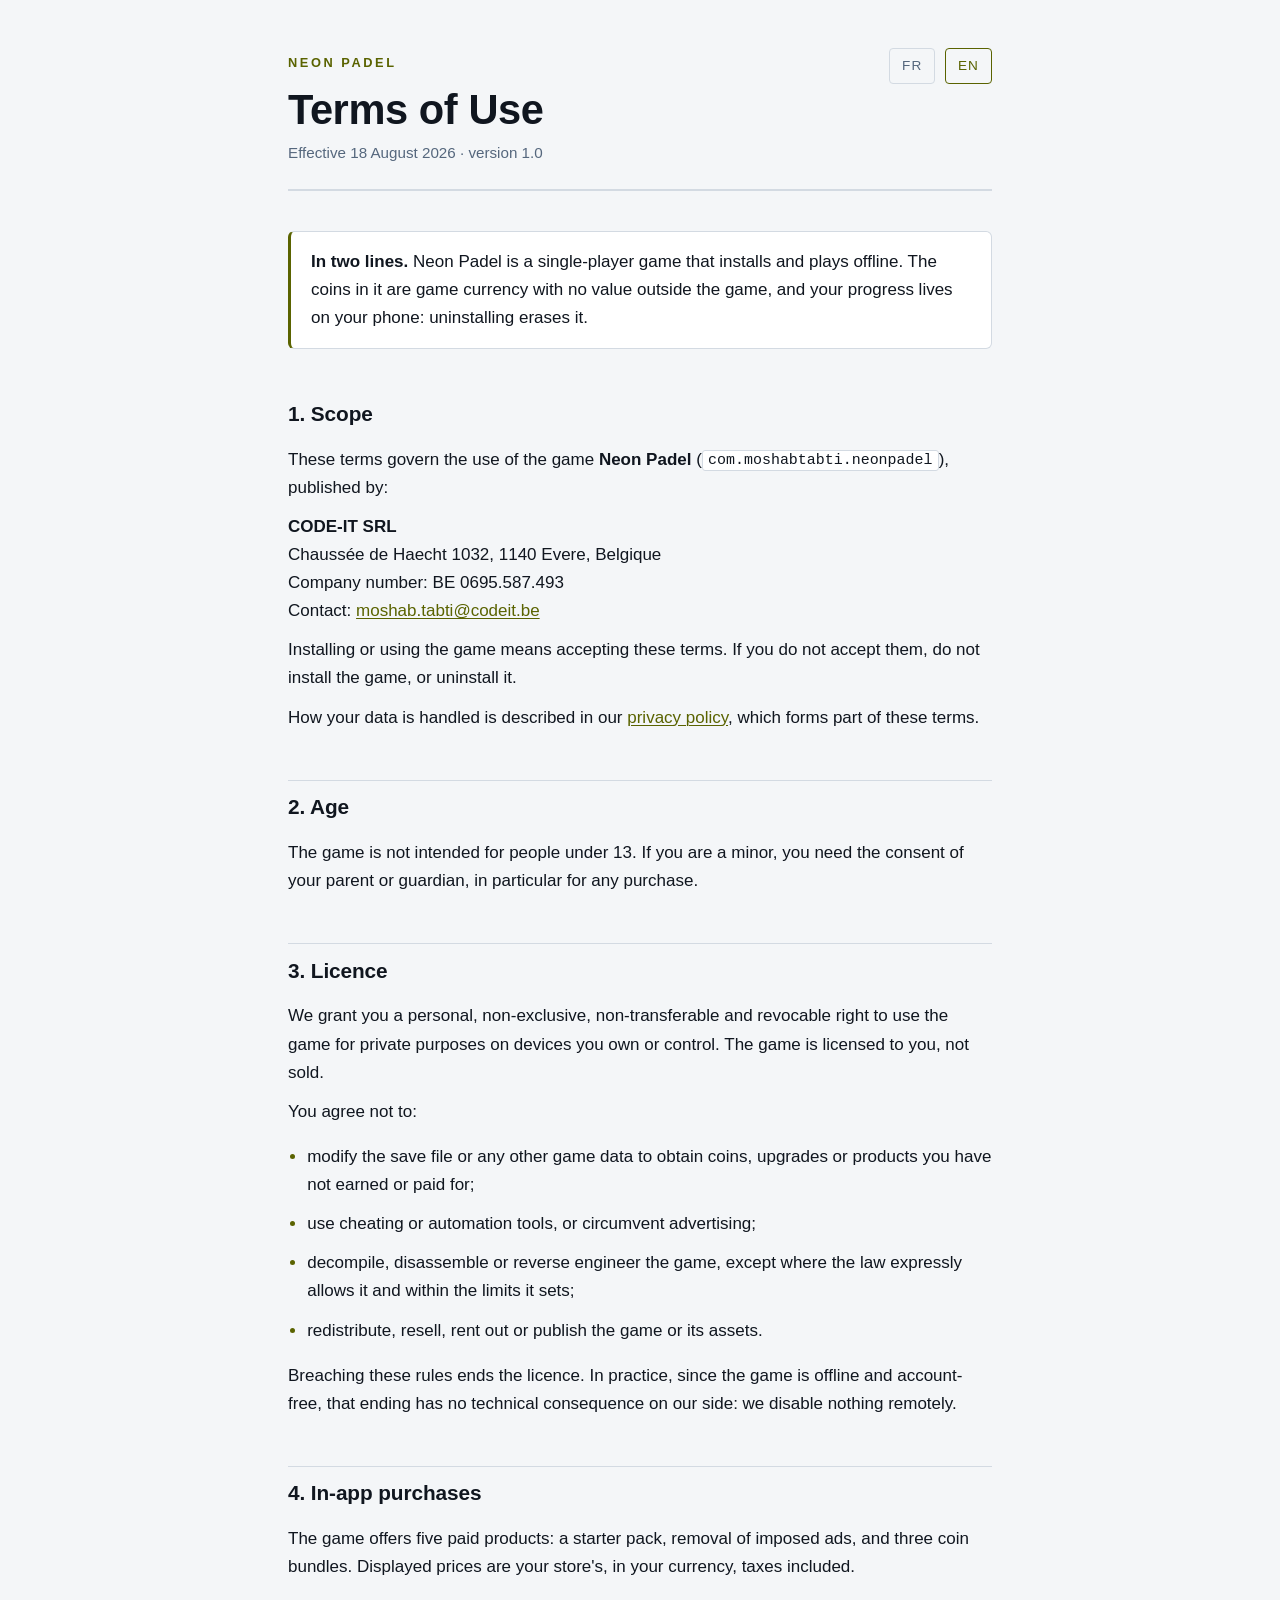
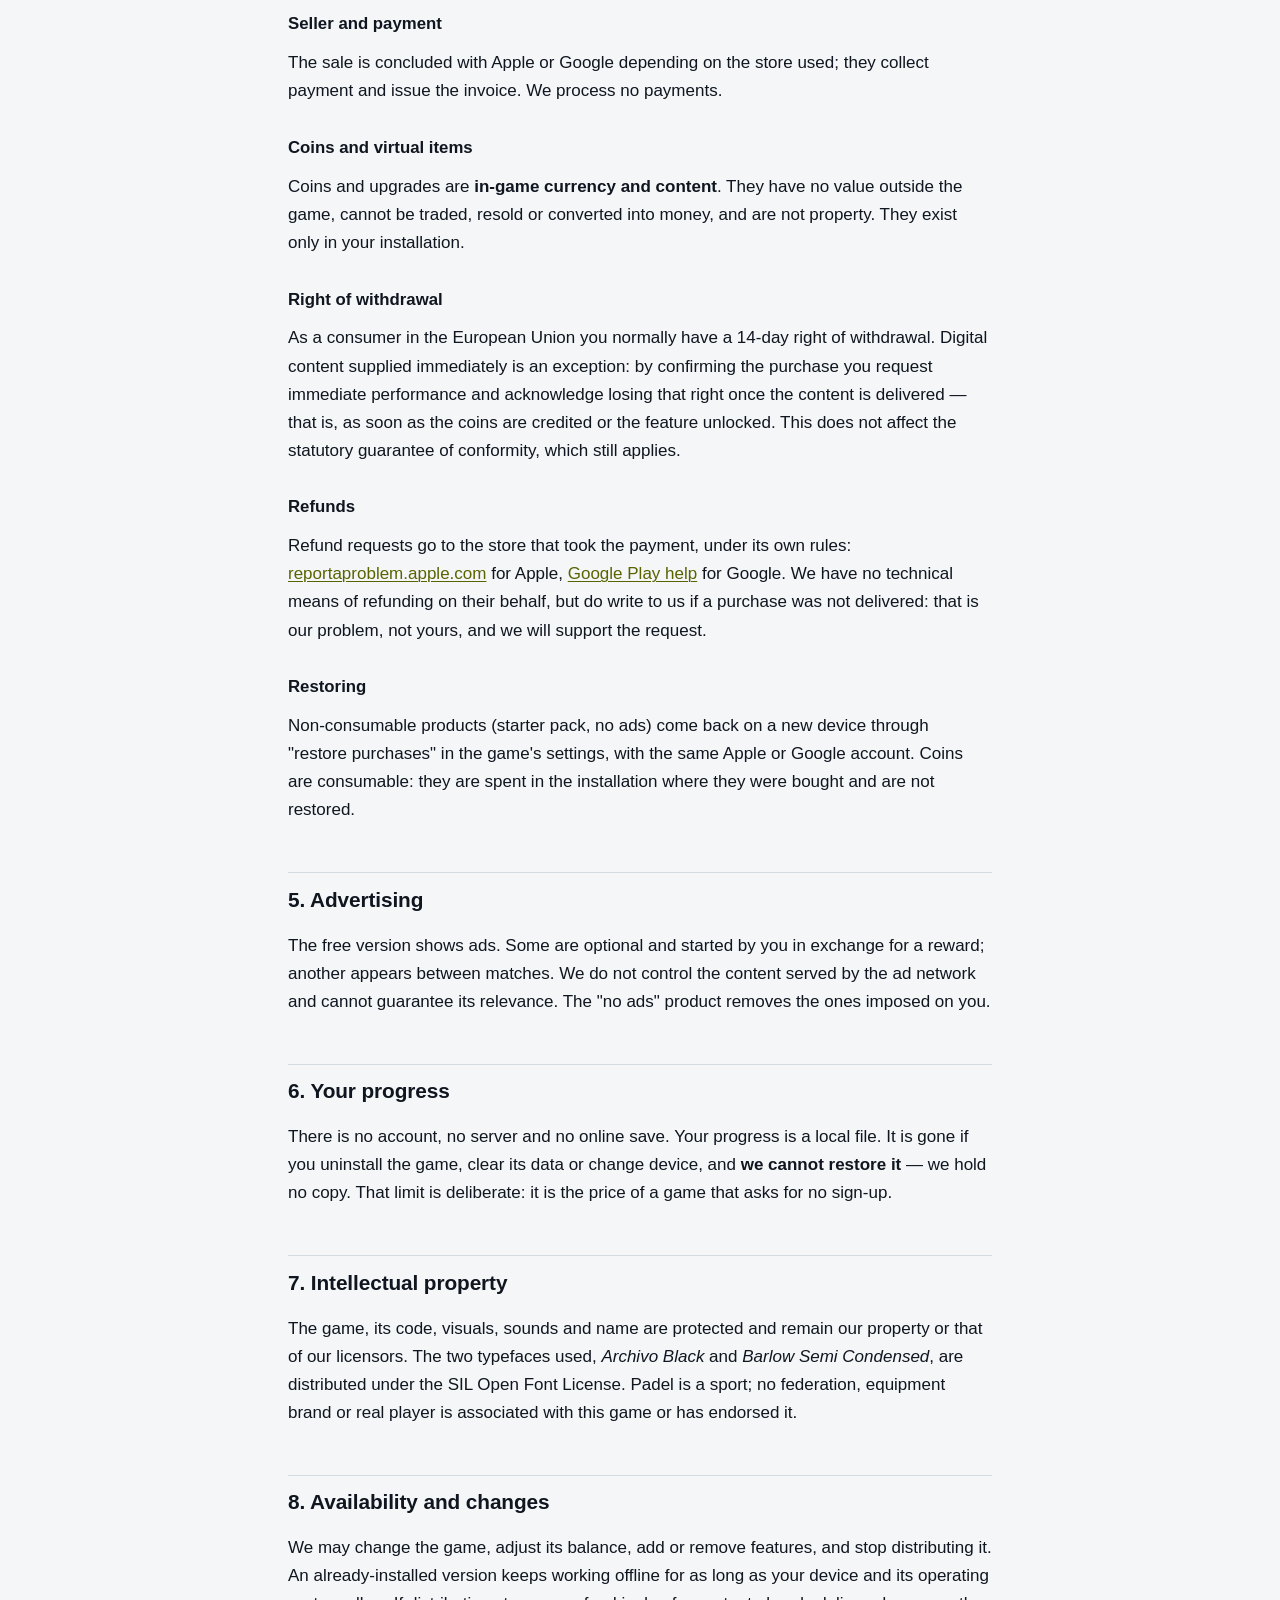
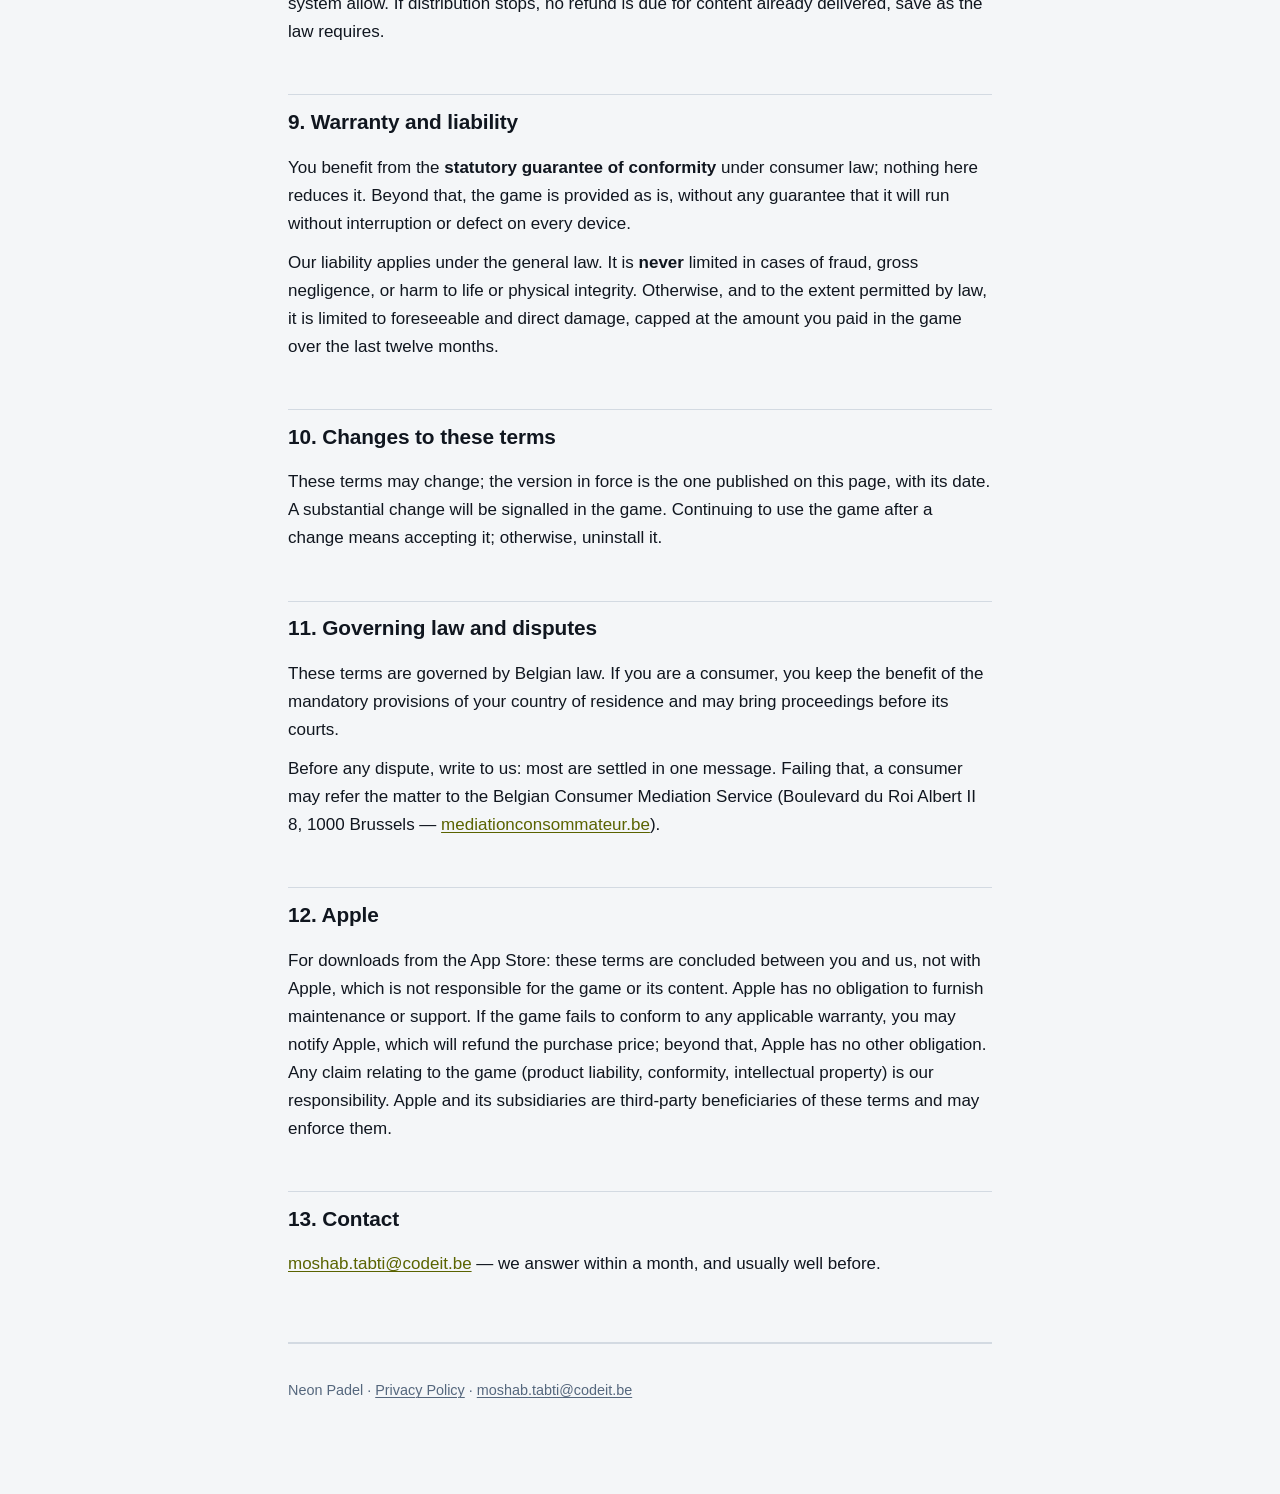
==== conditions.html @ ae5dc60d "Pages legales de Neon Padel — confidentialite, conditions, assistance" ====
<!DOCTYPE html>
<html lang="fr">
<head>
<meta charset="utf-8">
<meta name="viewport" content="width=device-width, initial-scale=1">
<title>Neon Padel — Conditions d'utilisation / Terms of Use</title>
<meta name="description" content="Les règles d'utilisation de Neon Padel : licence, achats intégrés, remboursements, responsabilité.">
<link rel="icon" href="icone.png">
<link rel="stylesheet" href="style.css">
</head>
<body>
<div class="page">

<div class="langues">
    <button type="button" data-pour="fr" aria-pressed="true">FR</button>
    <button type="button" data-pour="en" aria-pressed="false">EN</button>
</div>

<header>
    <a class="marque" href="./">Neon Padel</a>
    <div data-langue="fr">
        <h1>Conditions d'utilisation</h1>
        <p class="date">En vigueur au 18 août 2026 · version 1.0</p>
    </div>
    <div data-langue="en" hidden>
        <h1>Terms of Use</h1>
        <p class="date">Effective 18 August 2026 · version 1.0</p>
    </div>
</header>

<!-- ================================ FRANÇAIS ================================ -->
<main data-langue="fr">

<div class="encadre">
    <p><strong>En deux lignes.</strong> Neon Padel est un jeu solo qui s'installe et se joue hors
    ligne. Les pièces qu'il contient sont de la monnaie de jeu, sans valeur en dehors du jeu, et
    votre progression vit sur votre téléphone : la désinstallation l'efface.</p>
</div>

<h2>1. Objet</h2>

<p>Les présentes conditions régissent l'utilisation du jeu <strong>Neon Padel</strong>
(<code>com.moshabtabti.neonpadel</code>), édité par :</p>

<p><strong>CODE-IT SRL</strong><br>
Chaussée de Haecht 1032, 1140 Evere, Belgique<br>
Numéro d'entreprise : BE 0695.587.493<br>
Contact : <a href="mailto:moshab.tabti@codeit.be">moshab.tabti@codeit.be</a></p>

<p>Installer ou utiliser le jeu vaut acceptation de ces conditions. Si vous ne les acceptez pas,
n'installez pas le jeu ou désinstallez-le.</p>

<p>Le traitement de vos données est décrit dans notre
<a href="confidentialite.html">politique de confidentialité</a>, qui fait partie intégrante de ces
conditions.</p>

<h2>2. Âge</h2>

<p>Le jeu n'est pas destiné aux personnes de moins de 13 ans. Si vous êtes mineur, vous devez avoir
l'accord de la personne titulaire de l'autorité parentale, en particulier pour tout achat.</p>

<h2>3. Licence</h2>

<p>Nous vous accordons un droit d'utilisation personnel, non exclusif, non transférable et
révocable, limité à un usage privé sur les appareils que vous possédez ou contrôlez. Le jeu vous
est concédé, non vendu.</p>

<p>Vous vous engagez à ne pas :</p>

<ul>
    <li>modifier le fichier de sauvegarde ou toute autre donnée du jeu pour obtenir des pièces, des
    améliorations ou des produits que vous n'avez pas gagnés ou payés ;</li>
    <li>utiliser un outil de triche, d'automatisation ou de détournement des publicités ;</li>
    <li>décompiler, désassembler ou faire de l'ingénierie inverse, hors des cas où la loi
    l'autorise expressément et dans les limites qu'elle fixe ;</li>
    <li>redistribuer, revendre, louer ou publier le jeu ou ses éléments.</li>
</ul>

<p>Le non-respect de ces règles met fin à la licence. En pratique, le jeu étant hors ligne et sans
compte, cette fin de licence n'emporte aucune conséquence technique de notre part : nous ne
désactivons rien à distance.</p>

<h2>4. Achats intégrés</h2>

<p>Le jeu propose cinq produits payants : un pack de démarrage, la suppression des publicités
imposées, et trois lots de pièces. Les prix affichés sont ceux de votre boutique, dans votre
monnaie, taxes comprises.</p>

<h3>Vendeur et paiement</h3>

<p>La vente est conclue avec Apple ou Google selon la boutique utilisée ; ce sont eux qui
encaissent et qui émettent la facture. Nous ne traitons aucun paiement.</p>

<h3>Pièces et objets virtuels</h3>

<p>Les pièces et les améliorations sont une <strong>monnaie et des contenus de jeu</strong>. Ils
n'ont aucune valeur en dehors du jeu, ne peuvent être ni échangés, ni revendus, ni convertis en
argent, et ne constituent pas une propriété. Ils n'existent que dans votre installation.</p>

<h3>Droit de rétractation</h3>

<p>En tant que consommateur dans l'Union européenne, vous disposez en principe d'un délai de
rétractation de 14 jours. Un contenu numérique fourni immédiatement fait exception : en confirmant
l'achat, vous demandez l'exécution immédiate et reconnaissez perdre ce droit une fois le contenu
délivré — c'est-à-dire dès que les pièces sont créditées ou la fonctionnalité débloquée. Cela ne
touche pas la garantie légale de conformité, qui reste due.</p>

<h3>Remboursements</h3>

<p>Les demandes de remboursement se font auprès de la boutique qui a encaissé le paiement, selon
ses règles : <a href="https://reportaproblem.apple.com">reportaproblem.apple.com</a> pour Apple,
<a href="https://support.google.com/googleplay/answer/2479637">l'aide Google Play</a> pour Google.
Nous n'avons pas la capacité technique de rembourser à leur place, mais écrivez-nous si un achat
n'a pas été livré : c'est notre problème, pas le vôtre, et nous appuierons la demande.</p>

<h3>Restauration</h3>

<p>Les produits non consommables (pack de démarrage, sans publicité) se retrouvent sur un nouvel
appareil via « restaurer mes achats », dans les réglages du jeu, avec le même compte Apple ou
Google. Les pièces, elles, sont consommables : elles sont dépensées dans la partie où elles ont été
achetées et ne se restaurent pas.</p>

<h2>5. Publicité</h2>

<p>La version gratuite affiche des publicités. Certaines sont facultatives et lancées par vous en
échange d'une récompense ; une autre s'intercale entre les parties. Nous ne contrôlons pas le
contenu des annonces diffusées par la régie et ne pouvons pas en garantir la pertinence. Le produit
« sans publicité » supprime celles qui s'imposent à vous.</p>

<h2>6. Votre progression</h2>

<p>Il n'y a ni compte, ni serveur, ni sauvegarde en ligne. Votre progression est un fichier local.
Elle disparaît si vous désinstallez le jeu, effacez ses données ou changez d'appareil, et
<strong>nous ne pouvons pas la restaurer</strong> — nous n'en avons aucune copie. Cette limite est
assumée : elle est le prix d'un jeu qui ne demande aucune inscription.</p>

<h2>7. Propriété intellectuelle</h2>

<p>Le jeu, son code, ses visuels, ses sons et son nom sont protégés et restent notre propriété ou
celle de nos concédants. Les deux polices utilisées, <em>Archivo Black</em> et <em>Barlow Semi
Condensed</em>, sont distribuées sous SIL Open Font License. Le padel est un sport ; aucune
fédération, marque d'équipement ou joueur réel n'est associé à ce jeu ni ne l'a approuvé.</p>

<h2>8. Disponibilité et évolutions</h2>

<p>Nous pouvons faire évoluer le jeu, modifier son équilibrage, ajouter ou retirer des
fonctionnalités, et cesser sa distribution. Une version déjà installée continue de fonctionner hors
ligne aussi longtemps que votre appareil et son système le permettent. En cas d'arrêt de la
distribution, aucun remboursement n'est dû pour les contenus déjà délivrés, sauf ce que la loi
impose.</p>

<h2>9. Garantie et responsabilité</h2>

<p>Vous bénéficiez de la <strong>garantie légale de conformité</strong> prévue par le droit de la
consommation : rien dans ces conditions ne la réduit. En dehors d'elle, le jeu est fourni tel quel,
sans garantie qu'il fonctionne sans interruption ni défaut sur tout appareil.</p>

<p>Notre responsabilité est engagée dans les conditions du droit commun. Elle n'est
<strong>jamais</strong> limitée en cas de dol, de faute lourde, d'atteinte à la vie ou à
l'intégrité physique. Pour le reste, et dans la mesure permise par la loi, elle est limitée aux
dommages prévisibles et directs, plafonnés au montant que vous avez payé dans le jeu au cours des
douze derniers mois.</p>

<h2>10. Modification des conditions</h2>

<p>Ces conditions peuvent être modifiées ; la version en vigueur est celle publiée sur cette page,
avec sa date. Une modification substantielle sera signalée dans le jeu. Continuer à utiliser le jeu
après une modification vaut acceptation ; sinon, désinstallez-le.</p>

<h2>11. Droit applicable et litiges</h2>

<p>Ces conditions sont soumises au droit belge. Si vous êtes consommateur, vous conservez le
bénéfice des dispositions impératives du droit de votre pays de résidence, et vous pouvez saisir
les juridictions de ce pays.</p>

<p>Avant tout litige, écrivez-nous : la plupart se règlent en un message. À défaut, un consommateur
peut saisir le Service de médiation pour le consommateur (Boulevard du Roi Albert II 8, 1000
Bruxelles — <a href="https://mediationconsommateur.be">mediationconsommateur.be</a>).</p>

<h2>12. Apple</h2>

<p>Pour les téléchargements depuis l'App Store : ces conditions sont conclues entre vous et nous,
non avec Apple, qui n'est pas responsable du jeu ni de son contenu. Apple n'a aucune obligation
d'assistance ou de maintenance. En cas de non-conformité du jeu à une garantie applicable, vous
pouvez le notifier à Apple, qui vous remboursera le prix d'achat ; au-delà, Apple n'assume aucune
obligation. Toute réclamation relative au jeu (responsabilité du fait des produits, conformité,
propriété intellectuelle) relève de nous. Apple et ses filiales sont tiers bénéficiaires de ces
conditions et peuvent s'en prévaloir.</p>

<h2>13. Contact</h2>

<p><a href="mailto:moshab.tabti@codeit.be">moshab.tabti@codeit.be</a> — nous répondons aux demandes
sous un mois, et généralement bien avant.</p>

</main>

<!-- ================================= ENGLISH ================================ -->
<main data-langue="en" hidden>

<div class="encadre">
    <p><strong>In two lines.</strong> Neon Padel is a single-player game that installs and plays
    offline. The coins in it are game currency with no value outside the game, and your progress
    lives on your phone: uninstalling erases it.</p>
</div>

<h2>1. Scope</h2>

<p>These terms govern the use of the game <strong>Neon Padel</strong>
(<code>com.moshabtabti.neonpadel</code>), published by:</p>

<p><strong>CODE-IT SRL</strong><br>
Chaussée de Haecht 1032, 1140 Evere, Belgique<br>
Company number: BE 0695.587.493<br>
Contact: <a href="mailto:moshab.tabti@codeit.be">moshab.tabti@codeit.be</a></p>

<p>Installing or using the game means accepting these terms. If you do not accept them, do not
install the game, or uninstall it.</p>

<p>How your data is handled is described in our
<a href="confidentialite.html">privacy policy</a>, which forms part of these terms.</p>

<h2>2. Age</h2>

<p>The game is not intended for people under 13. If you are a minor, you need the consent of your
parent or guardian, in particular for any purchase.</p>

<h2>3. Licence</h2>

<p>We grant you a personal, non-exclusive, non-transferable and revocable right to use the game for
private purposes on devices you own or control. The game is licensed to you, not sold.</p>

<p>You agree not to:</p>

<ul>
    <li>modify the save file or any other game data to obtain coins, upgrades or products you have
    not earned or paid for;</li>
    <li>use cheating or automation tools, or circumvent advertising;</li>
    <li>decompile, disassemble or reverse engineer the game, except where the law expressly allows
    it and within the limits it sets;</li>
    <li>redistribute, resell, rent out or publish the game or its assets.</li>
</ul>

<p>Breaching these rules ends the licence. In practice, since the game is offline and account-free,
that ending has no technical consequence on our side: we disable nothing remotely.</p>

<h2>4. In-app purchases</h2>

<p>The game offers five paid products: a starter pack, removal of imposed ads, and three coin
bundles. Displayed prices are your store's, in your currency, taxes included.</p>

<h3>Seller and payment</h3>

<p>The sale is concluded with Apple or Google depending on the store used; they collect payment and
issue the invoice. We process no payments.</p>

<h3>Coins and virtual items</h3>

<p>Coins and upgrades are <strong>in-game currency and content</strong>. They have no value outside
the game, cannot be traded, resold or converted into money, and are not property. They exist only
in your installation.</p>

<h3>Right of withdrawal</h3>

<p>As a consumer in the European Union you normally have a 14-day right of withdrawal. Digital
content supplied immediately is an exception: by confirming the purchase you request immediate
performance and acknowledge losing that right once the content is delivered — that is, as soon as
the coins are credited or the feature unlocked. This does not affect the statutory guarantee of
conformity, which still applies.</p>

<h3>Refunds</h3>

<p>Refund requests go to the store that took the payment, under its own rules:
<a href="https://reportaproblem.apple.com">reportaproblem.apple.com</a> for Apple,
<a href="https://support.google.com/googleplay/answer/2479637">Google Play help</a> for Google. We
have no technical means of refunding on their behalf, but do write to us if a purchase was not
delivered: that is our problem, not yours, and we will support the request.</p>

<h3>Restoring</h3>

<p>Non-consumable products (starter pack, no ads) come back on a new device through "restore
purchases" in the game's settings, with the same Apple or Google account. Coins are consumable:
they are spent in the installation where they were bought and are not restored.</p>

<h2>5. Advertising</h2>

<p>The free version shows ads. Some are optional and started by you in exchange for a reward;
another appears between matches. We do not control the content served by the ad network and cannot
guarantee its relevance. The "no ads" product removes the ones imposed on you.</p>

<h2>6. Your progress</h2>

<p>There is no account, no server and no online save. Your progress is a local file. It is gone if
you uninstall the game, clear its data or change device, and <strong>we cannot restore it</strong> —
we hold no copy. That limit is deliberate: it is the price of a game that asks for no sign-up.</p>

<h2>7. Intellectual property</h2>

<p>The game, its code, visuals, sounds and name are protected and remain our property or that of our
licensors. The two typefaces used, <em>Archivo Black</em> and <em>Barlow Semi Condensed</em>, are
distributed under the SIL Open Font License. Padel is a sport; no federation, equipment brand or
real player is associated with this game or has endorsed it.</p>

<h2>8. Availability and changes</h2>

<p>We may change the game, adjust its balance, add or remove features, and stop distributing it. An
already-installed version keeps working offline for as long as your device and its operating system
allow. If distribution stops, no refund is due for content already delivered, save as the law
requires.</p>

<h2>9. Warranty and liability</h2>

<p>You benefit from the <strong>statutory guarantee of conformity</strong> under consumer law;
nothing here reduces it. Beyond that, the game is provided as is, without any guarantee that it will
run without interruption or defect on every device.</p>

<p>Our liability applies under the general law. It is <strong>never</strong> limited in cases of
fraud, gross negligence, or harm to life or physical integrity. Otherwise, and to the extent
permitted by law, it is limited to foreseeable and direct damage, capped at the amount you paid in
the game over the last twelve months.</p>

<h2>10. Changes to these terms</h2>

<p>These terms may change; the version in force is the one published on this page, with its date. A
substantial change will be signalled in the game. Continuing to use the game after a change means
accepting it; otherwise, uninstall it.</p>

<h2>11. Governing law and disputes</h2>

<p>These terms are governed by Belgian law. If you are a consumer, you keep the benefit of the
mandatory provisions of your country of residence and may bring proceedings before its courts.</p>

<p>Before any dispute, write to us: most are settled in one message. Failing that, a consumer may
refer the matter to the Belgian Consumer Mediation Service (Boulevard du Roi Albert II 8, 1000
Brussels — <a href="https://mediationconsommateur.be">mediationconsommateur.be</a>).</p>

<h2>12. Apple</h2>

<p>For downloads from the App Store: these terms are concluded between you and us, not with Apple,
which is not responsible for the game or its content. Apple has no obligation to furnish
maintenance or support. If the game fails to conform to any applicable warranty, you may notify
Apple, which will refund the purchase price; beyond that, Apple has no other obligation. Any claim
relating to the game (product liability, conformity, intellectual property) is our responsibility.
Apple and its subsidiaries are third-party beneficiaries of these terms and may enforce them.</p>

<h2>13. Contact</h2>

<p><a href="mailto:moshab.tabti@codeit.be">moshab.tabti@codeit.be</a> — we answer within a month,
and usually well before.</p>

</main>

<footer>
    <p data-langue="fr">Neon Padel · <a href="confidentialite.html">Politique de confidentialité</a> ·
    <a href="mailto:moshab.tabti@codeit.be">moshab.tabti@codeit.be</a></p>
    <p data-langue="en" hidden>Neon Padel · <a href="confidentialite.html">Privacy Policy</a> ·
    <a href="mailto:moshab.tabti@codeit.be">moshab.tabti@codeit.be</a></p>
</footer>

</div>
<script src="langue.js"></script>
</body>
</html>
---- style.css ----
/* Neon Padel — pages legales.
   Palette reprise de UiTheme : fond 0A1420, surface 131E2C, bordure 24344A,
   accent E8F04A, texte faible 7A8CA3. Aucune police distante, aucun script
   tiers, aucun cookie : une page qui explique qu'on ne piste pas ne peut pas
   charger une ressource externe pour le dire. */

:root {
    color-scheme: dark light;
    --fond: #0A1420;
    --surface: #131E2C;
    --bordure: #24344A;
    --accent: #E8F04A;
    --texte: #FFFFFF;
    --faible: #7A8CA3;
    --largeur: 44rem;
}

@media (prefers-color-scheme: light) {
    :root {
        --fond: #F4F6F8;
        --surface: #FFFFFF;
        --bordure: #D3DAE2;
        --accent: #5A6300;
        --texte: #10161F;
        --faible: #55677D;
    }
}

* { box-sizing: border-box; }

body {
    margin: 0;
    padding: 0 1.25rem 5rem;
    background: var(--fond);
    color: var(--texte);
    font-family: "Helvetica Neue", Helvetica, Arial, system-ui, sans-serif;
    font-size: 17px;
    line-height: 1.65;
    -webkit-text-size-adjust: 100%;
}

.page { max-width: var(--largeur); margin: 0 auto; }

/* En-tete */

header {
    padding: 3rem 0 1.5rem;
    border-bottom: 2px solid var(--bordure);
    margin-bottom: 2.5rem;
}

.marque {
    display: inline-block;
    font-size: 0.8rem;
    letter-spacing: 0.2em;
    text-transform: uppercase;
    color: var(--accent);
    text-decoration: none;
    font-weight: 700;
}

h1 {
    font-size: clamp(1.9rem, 6vw, 2.6rem);
    line-height: 1.15;
    margin: 0.6rem 0 0.4rem;
    letter-spacing: -0.01em;
}

.date { color: var(--faible); font-size: 0.95rem; margin: 0; }

/* Selecteur de langue. Sans JavaScript les deux langues s'affichent l'une
   apres l'autre — illisible n'est pas la meme chose que long, et une page
   legale doit rester lisible quand le script ne s'execute pas. */

.langues { float: right; margin-top: 3rem; }

.langues button {
    background: transparent;
    border: 1.5px solid var(--bordure);
    color: var(--faible);
    font: inherit;
    font-size: 0.85rem;
    letter-spacing: 0.08em;
    padding: 0.35rem 0.75rem;
    cursor: pointer;
    border-radius: 4px;
}

.langues button + button { margin-left: 0.3rem; }

.langues button[aria-pressed="true"] {
    border-color: var(--accent);
    color: var(--accent);
}

/* Corps */

h2 {
    font-size: 1.3rem;
    margin: 3rem 0 0.9rem;
    padding-top: 0.6rem;
    border-top: 1px solid var(--bordure);
    letter-spacing: -0.005em;
}

h2:first-of-type { border-top: none; padding-top: 0; }

h3 { font-size: 1.05rem; margin: 1.8rem 0 0.5rem; }

p, li { margin: 0.7rem 0; }

ul { padding-left: 1.2rem; }

li::marker { color: var(--accent); }

a { color: var(--accent); text-decoration-thickness: 1px; text-underline-offset: 2px; }

strong { color: var(--texte); }

code {
    font-family: ui-monospace, "SF Mono", Menlo, monospace;
    font-size: 0.88em;
    background: var(--surface);
    border: 1px solid var(--bordure);
    border-radius: 3px;
    padding: 0.1em 0.35em;
}

/* Encadre : ce qui doit etre lu meme en diagonale. */

.encadre {
    background: var(--surface);
    border: 1px solid var(--bordure);
    border-left: 3px solid var(--accent);
    border-radius: 6px;
    padding: 1rem 1.25rem;
    margin: 1.5rem 0;
}

.encadre p:first-child { margin-top: 0; }
.encadre p:last-child { margin-bottom: 0; }

/* Tableaux — ils debordent sur telephone, donc ils defilent seuls. */

.tableau { overflow-x: auto; margin: 1.2rem 0; }

table { border-collapse: collapse; width: 100%; min-width: 30rem; font-size: 0.95rem; }

th, td {
    text-align: left;
    vertical-align: top;
    padding: 0.6rem 0.8rem;
    border-bottom: 1px solid var(--bordure);
}

th { color: var(--faible); font-weight: 600; font-size: 0.8rem; text-transform: uppercase; letter-spacing: 0.06em; }

/* Pied */

footer {
    margin-top: 4rem;
    padding-top: 1.5rem;
    border-top: 2px solid var(--bordure);
    color: var(--faible);
    font-size: 0.9rem;
}

footer a { color: var(--faible); }

/* Index */

.liens { list-style: none; padding: 0; }

.liens li { margin: 0.9rem 0; }

.liens a {
    display: block;
    background: var(--surface);
    border: 1px solid var(--bordure);
    border-radius: 8px;
    padding: 1rem 1.25rem;
    text-decoration: none;
    color: var(--texte);
}

.liens a:hover { border-color: var(--accent); }

.liens .titre { display: block; font-weight: 700; color: var(--accent); }

.liens .sous { display: block; color: var(--faible); font-size: 0.92rem; }
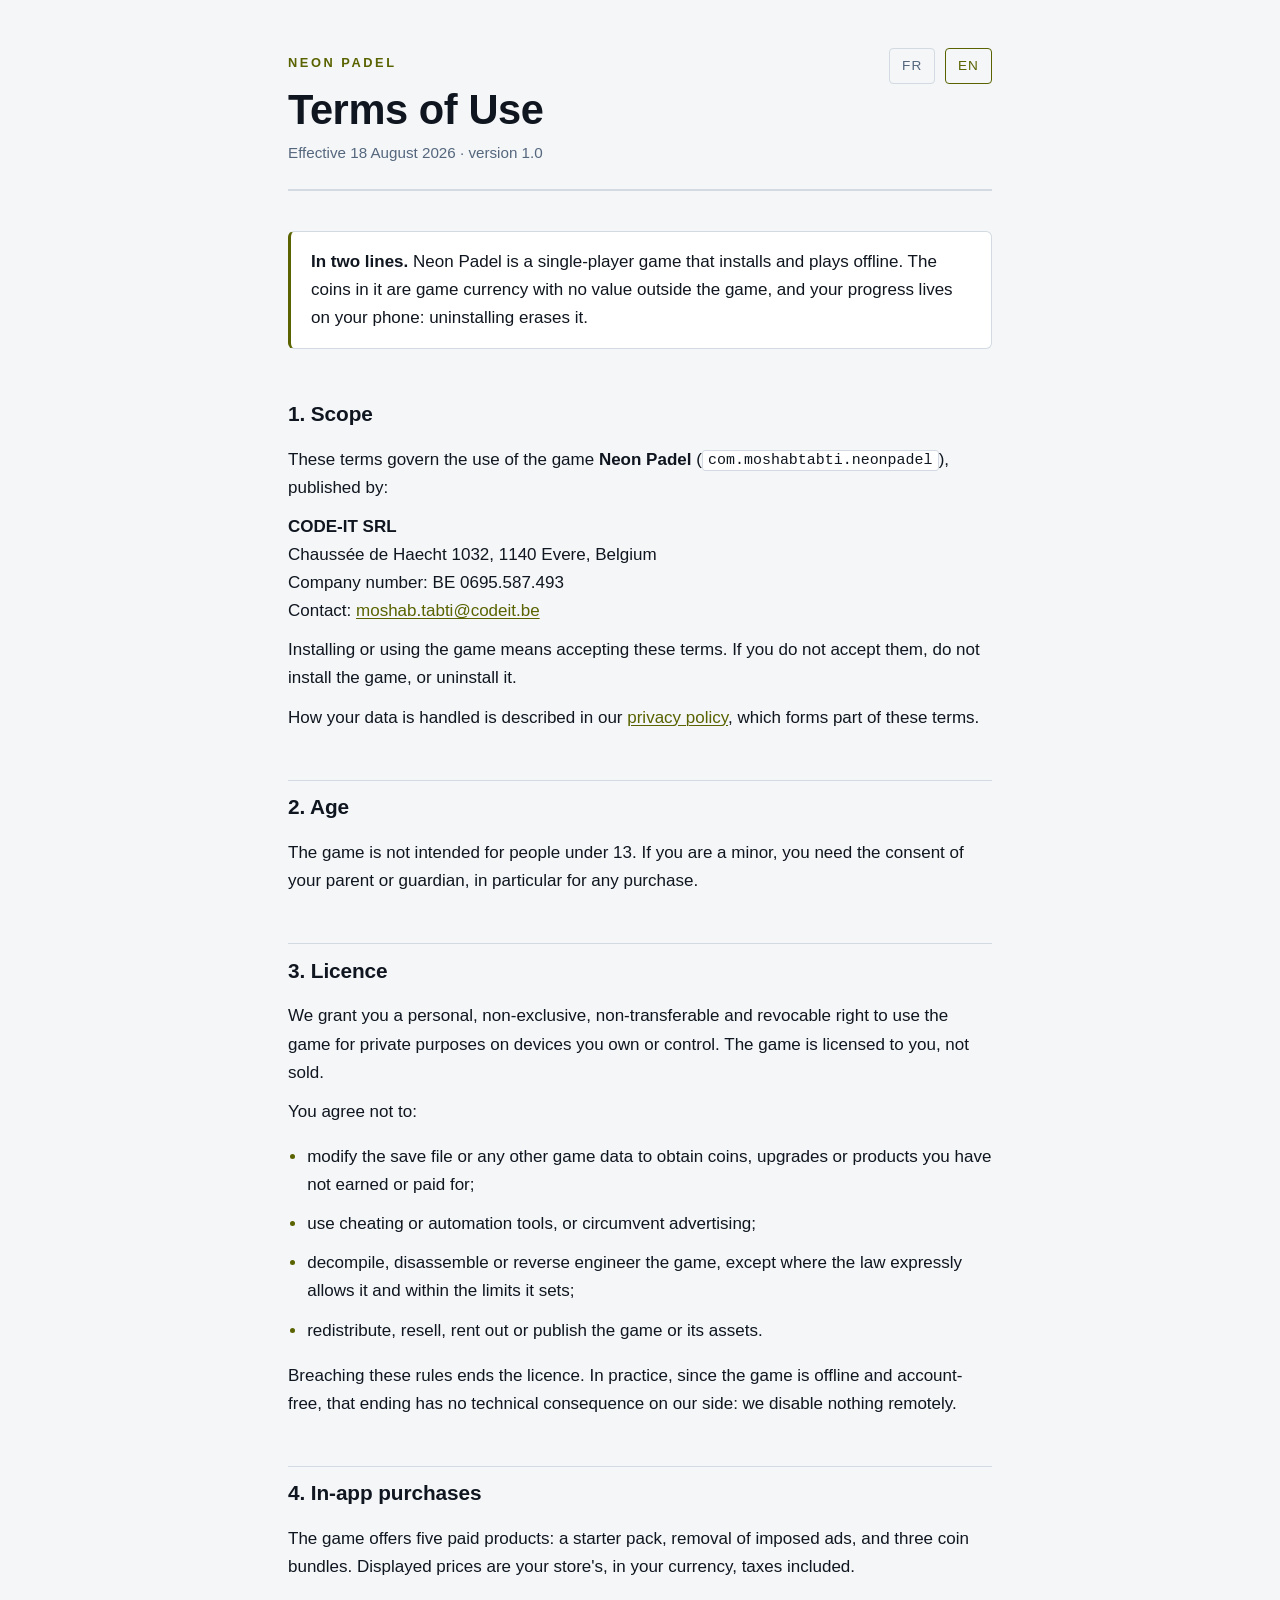
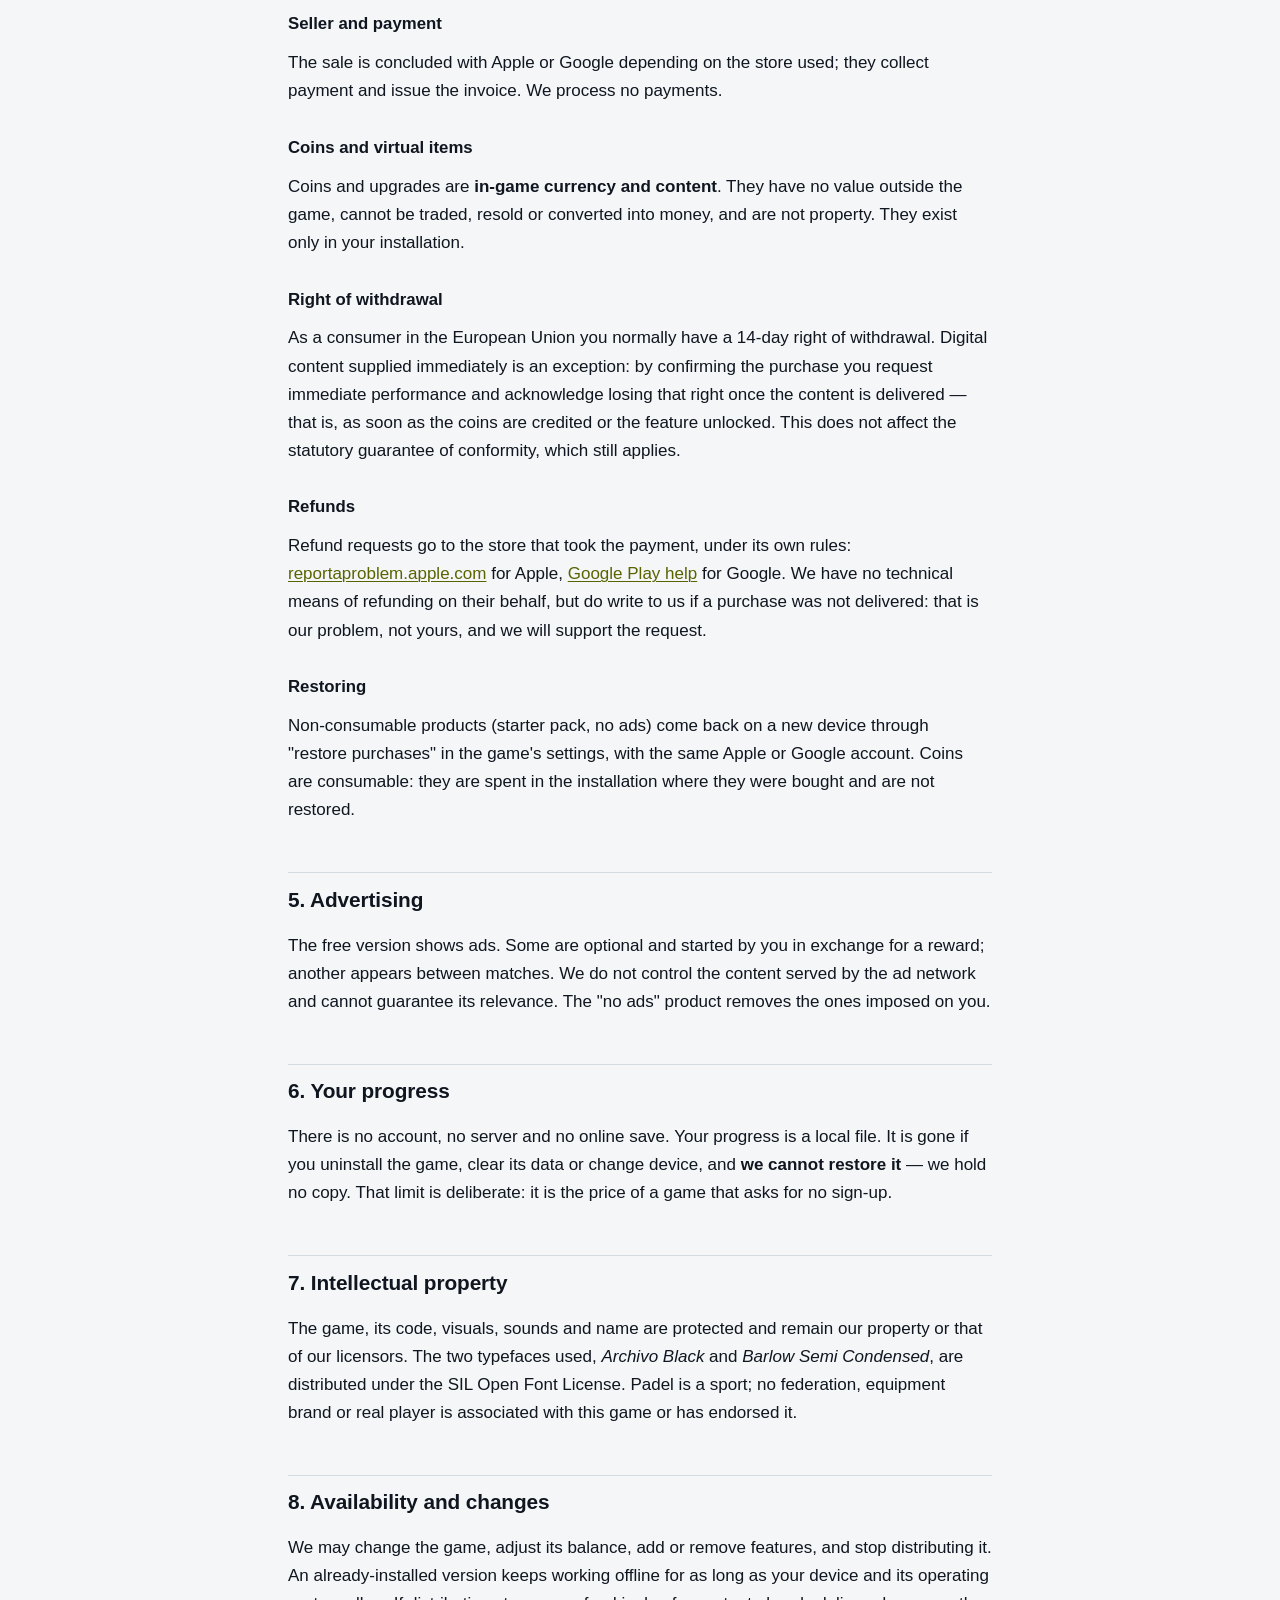
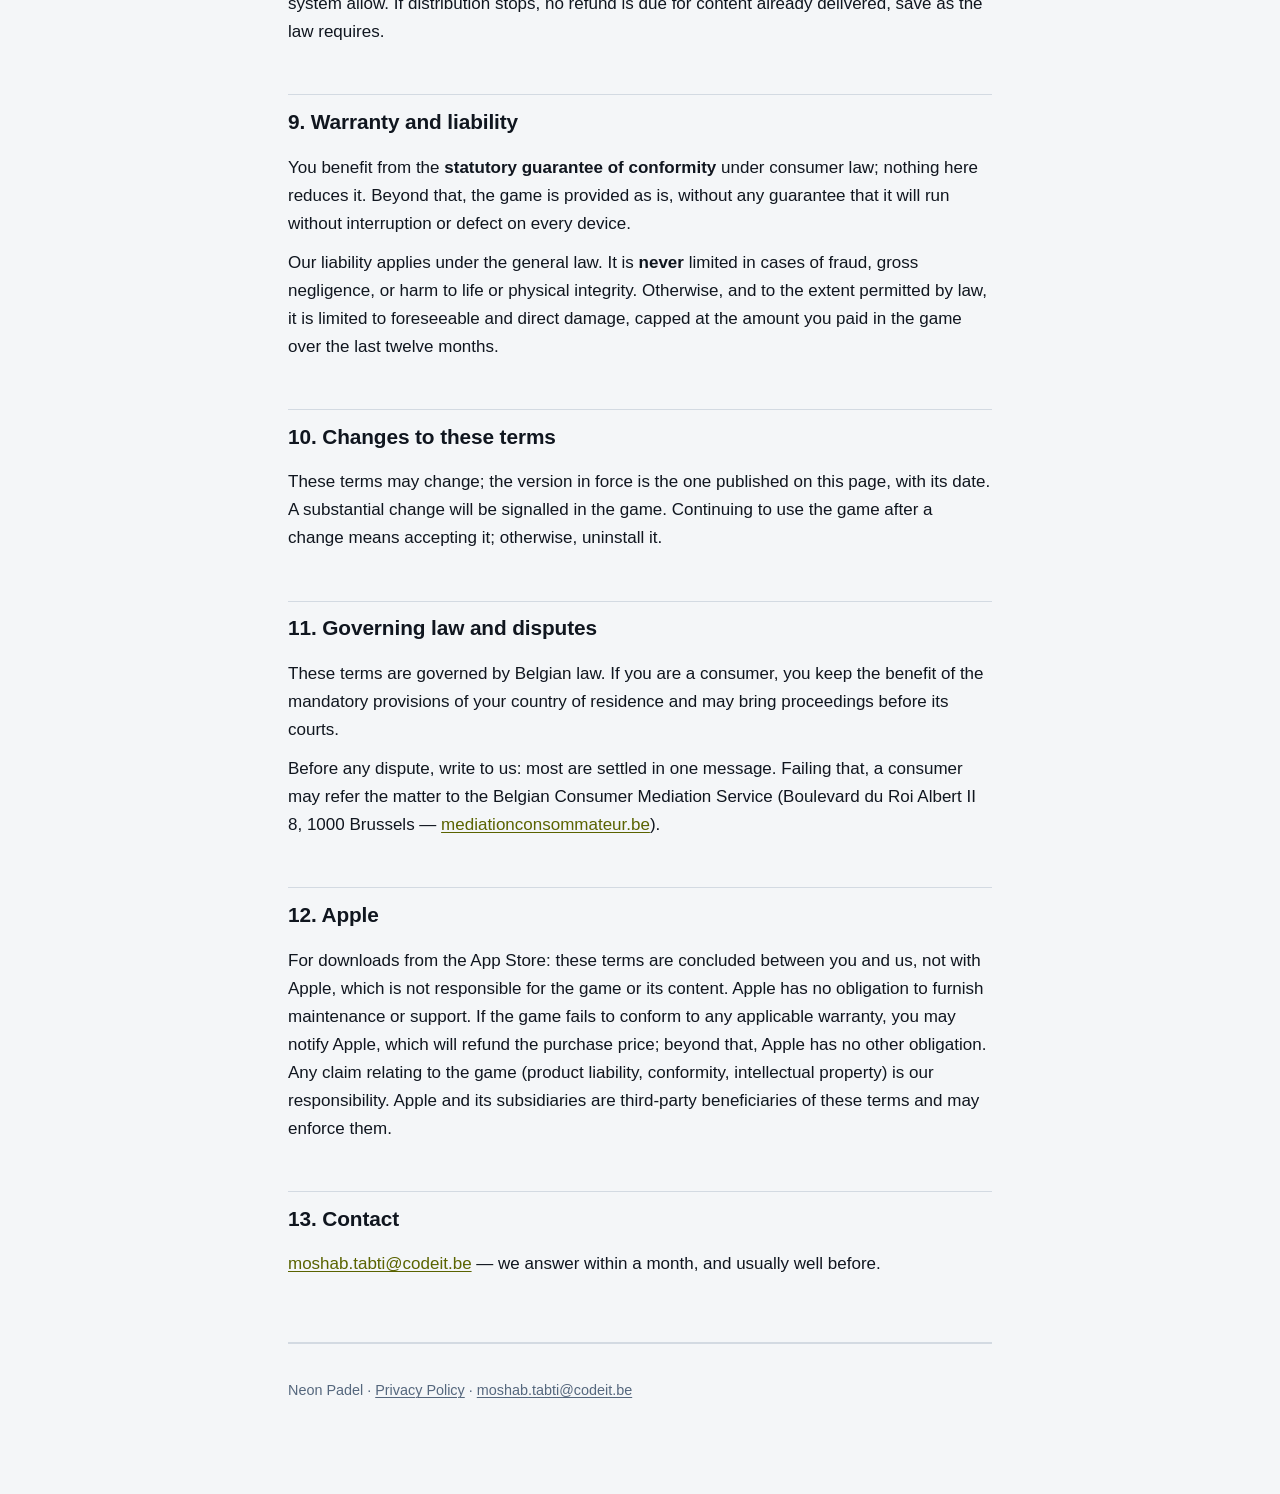
==== commit b48f7f17: "Adresse du siege : Belgium dans la version anglaise" ====
--- a/conditions.html
+++ b/conditions.html
@@ -209,7 +209,7 @@
 (<code>com.moshabtabti.neonpadel</code>), published by:</p>
 
 <p><strong>CODE-IT SRL</strong><br>
-Chaussée de Haecht 1032, 1140 Evere, Belgique<br>
+Chaussée de Haecht 1032, 1140 Evere, Belgium<br>
 Company number: BE 0695.587.493<br>
 Contact: <a href="mailto:moshab.tabti@codeit.be">moshab.tabti@codeit.be</a></p>
 
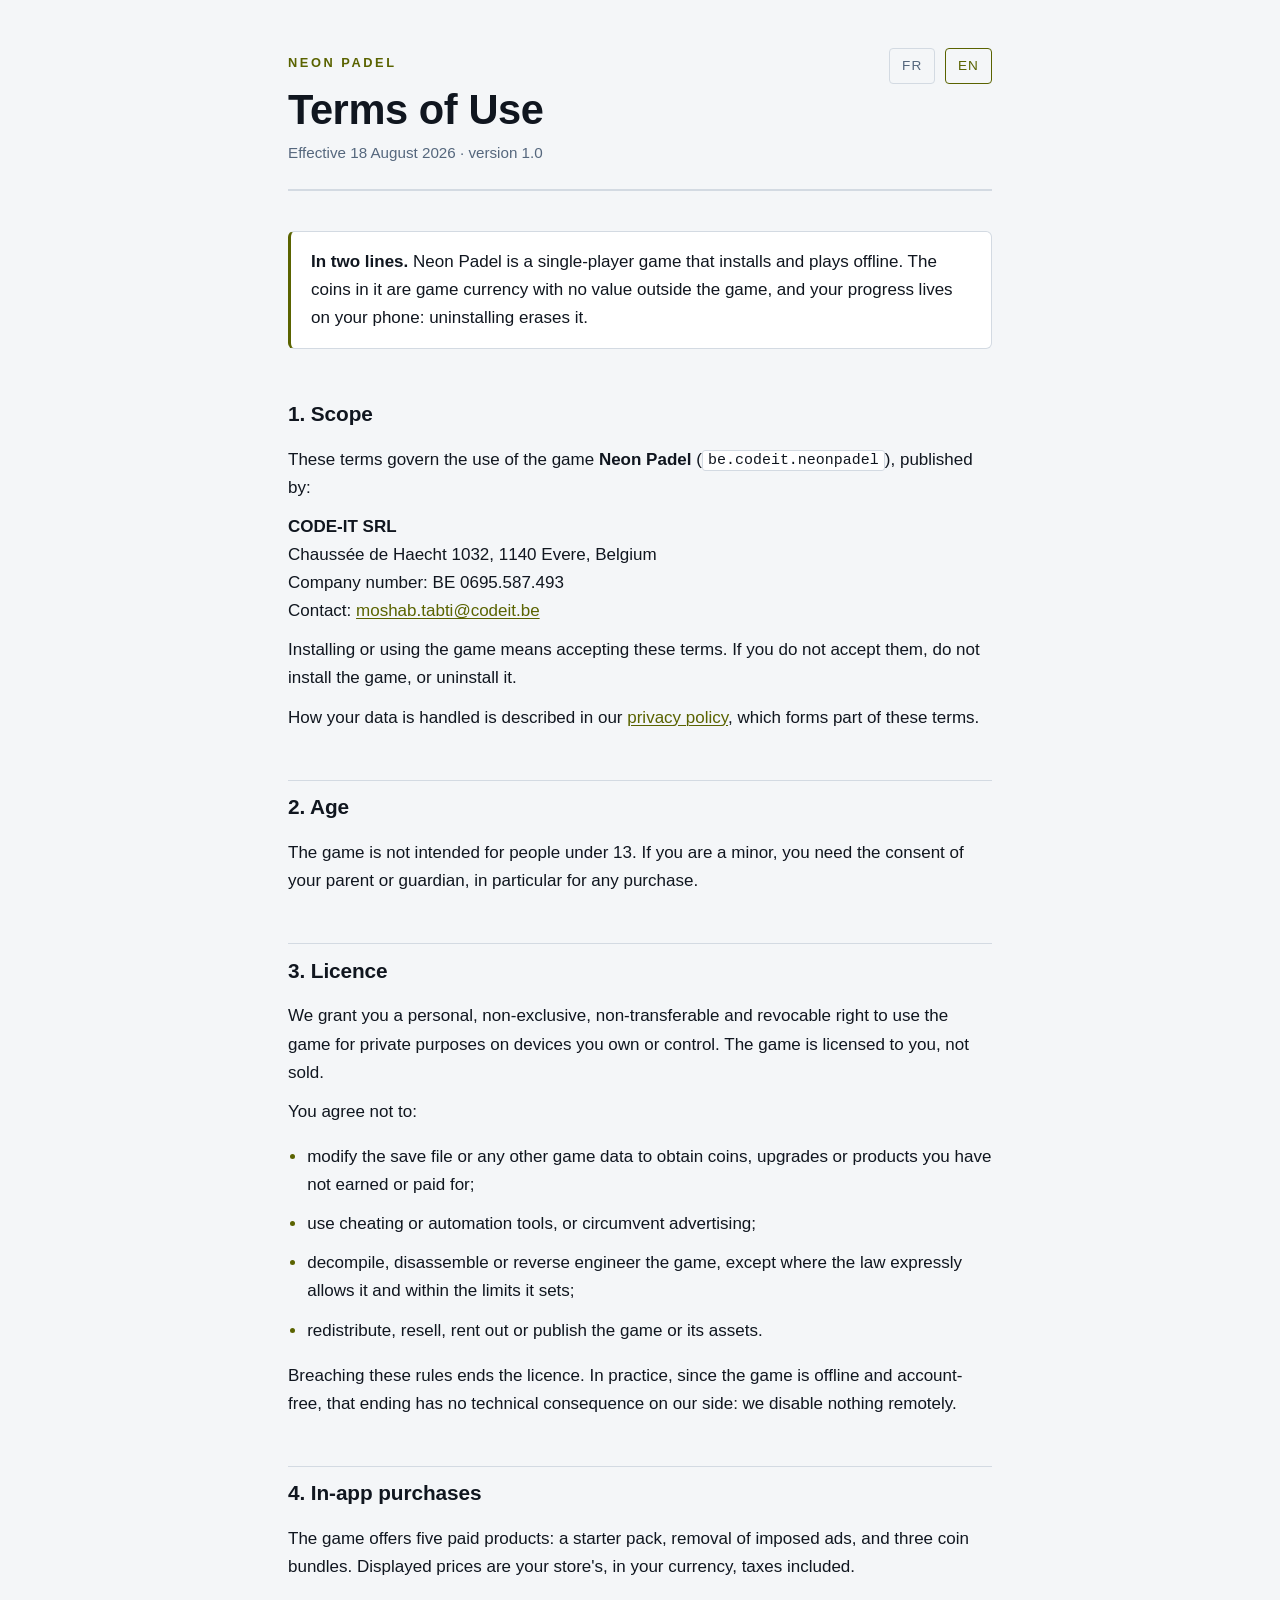
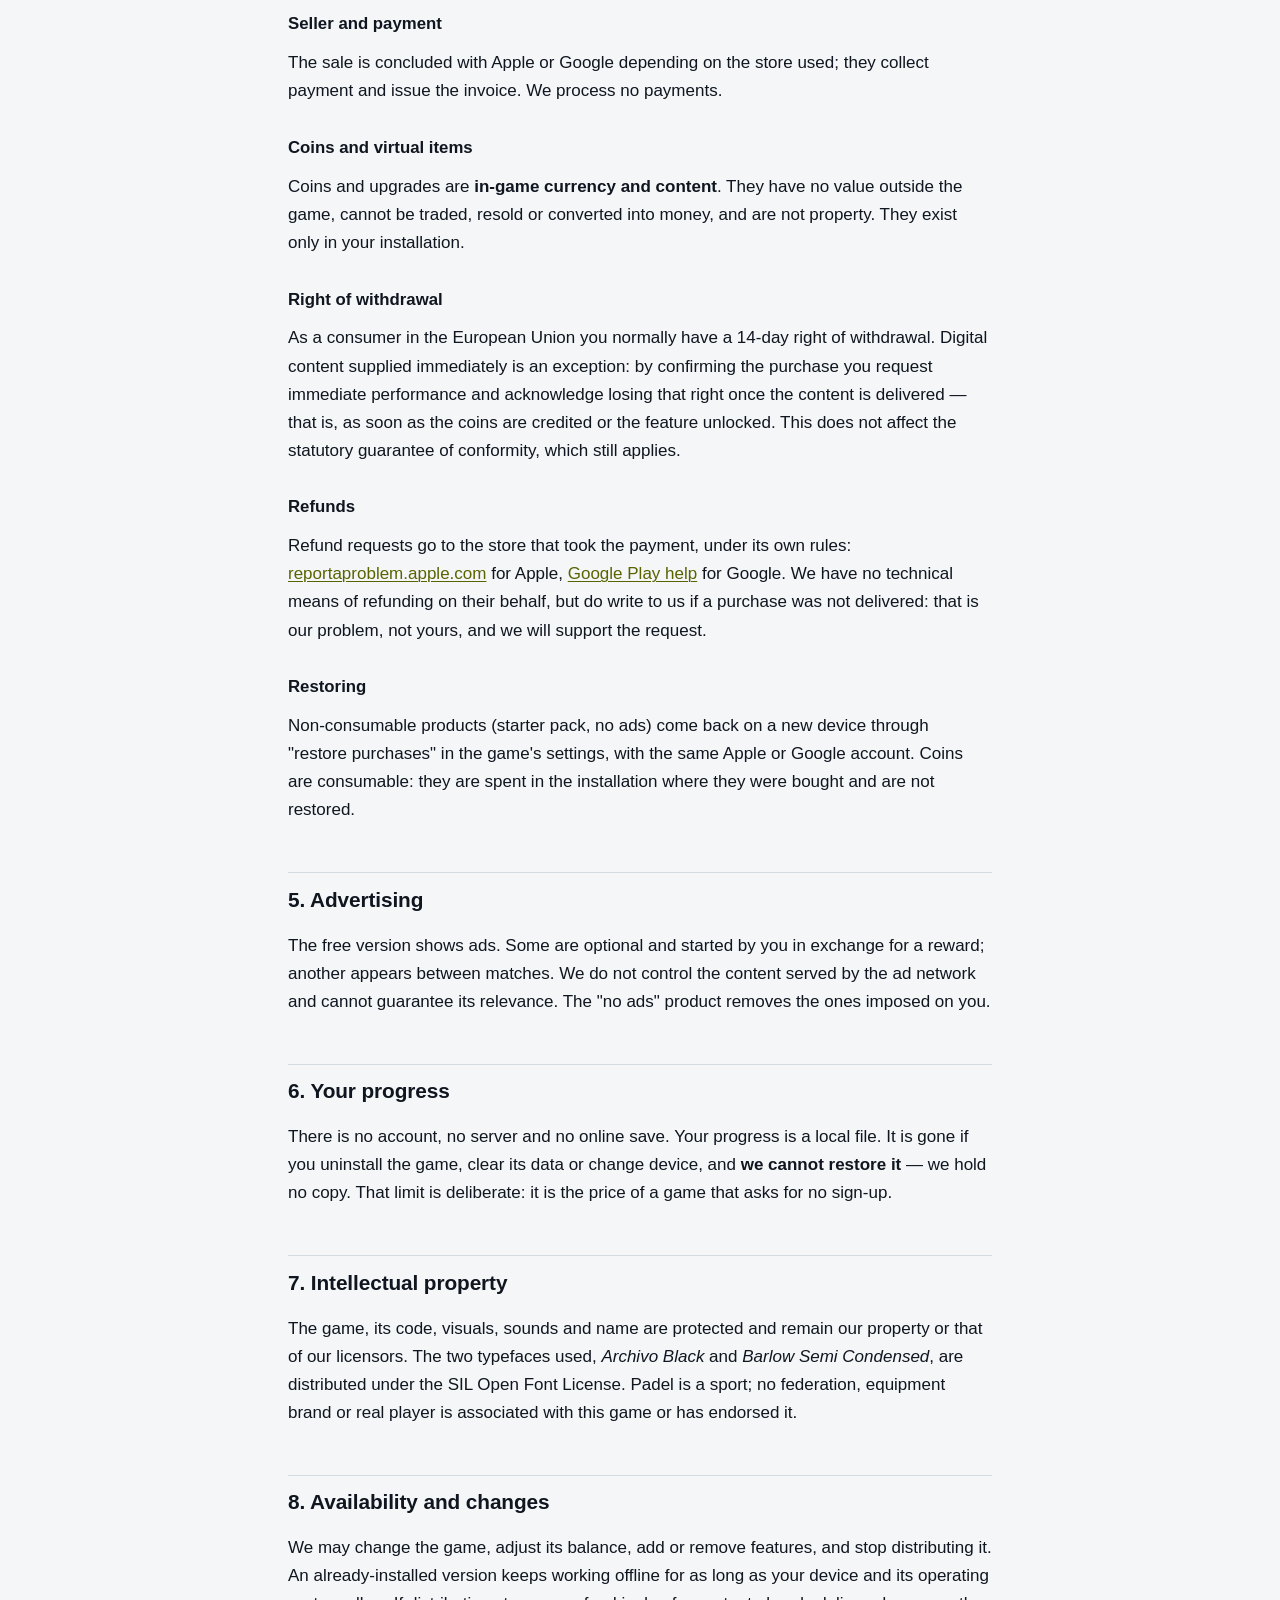
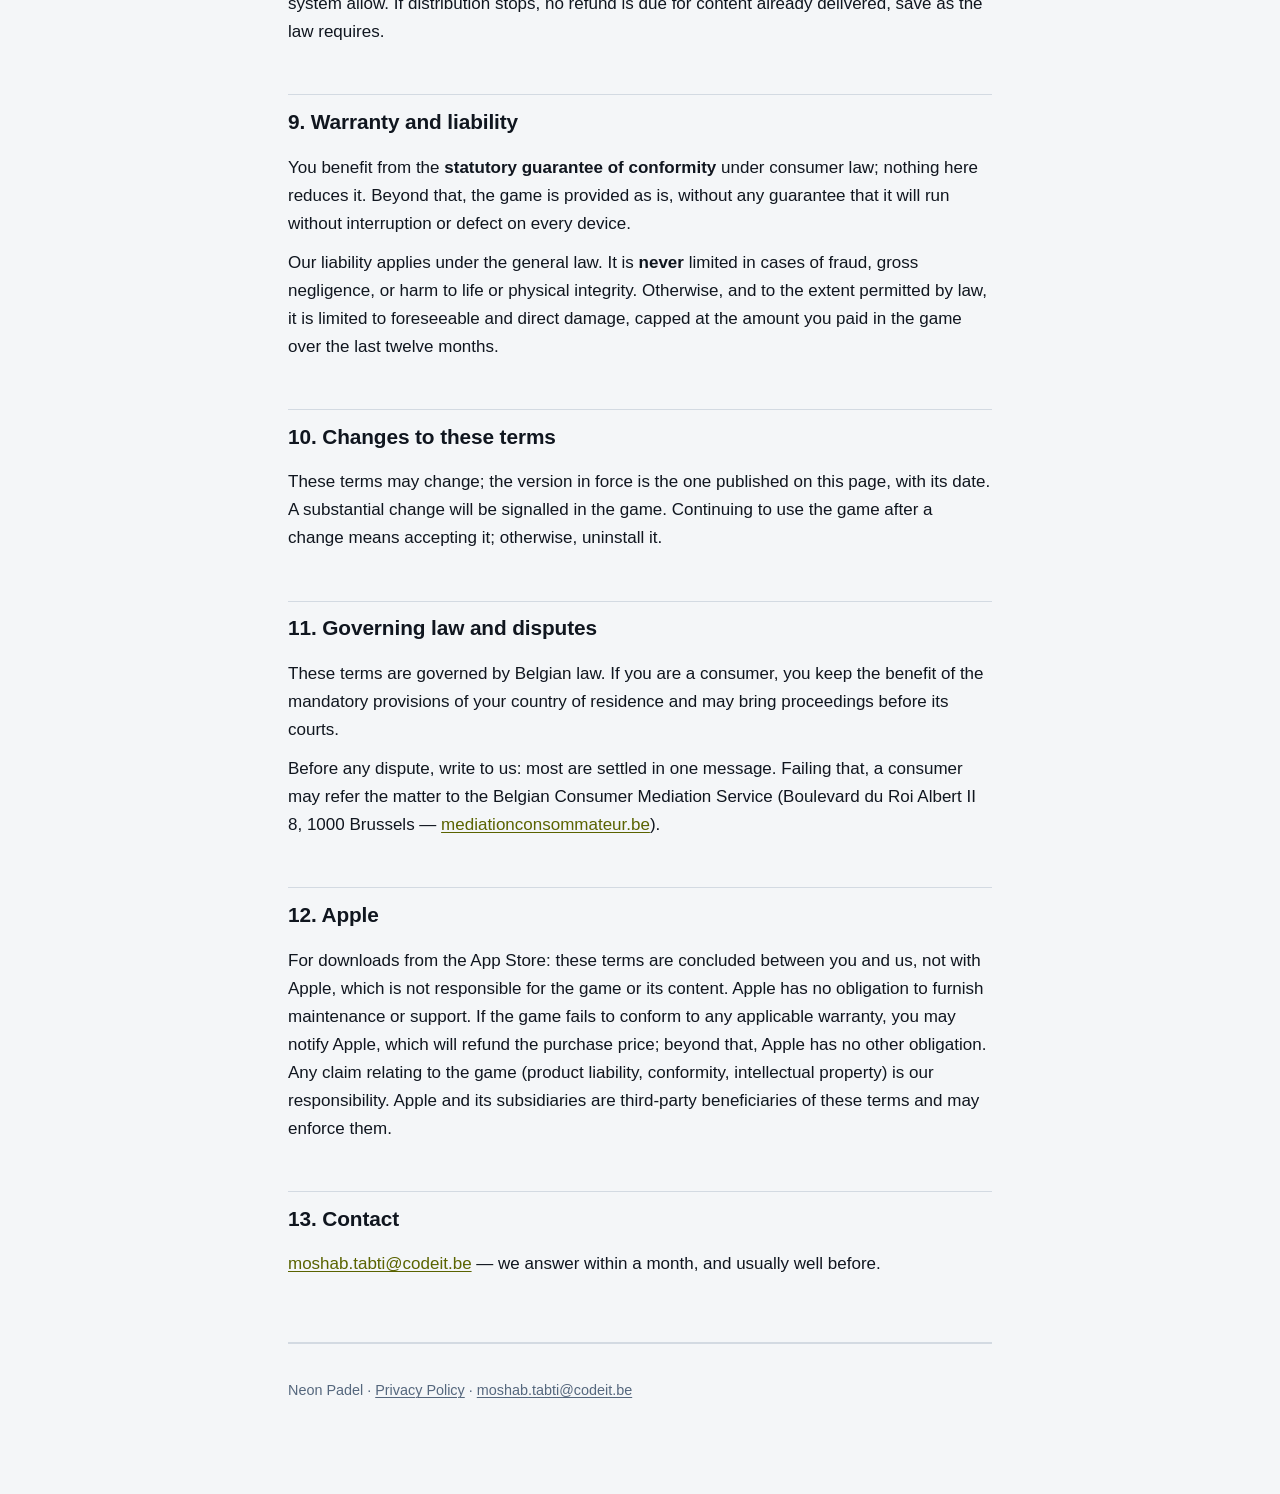
==== commit 117bb55d: "Identifiant de bundle : be.codeit.neonpadel" ====
--- a/conditions.html
+++ b/conditions.html
@@ -40,7 +40,7 @@
 <h2>1. Objet</h2>
 
 <p>Les présentes conditions régissent l'utilisation du jeu <strong>Neon Padel</strong>
-(<code>com.moshabtabti.neonpadel</code>), édité par :</p>
+(<code>be.codeit.neonpadel</code>), édité par :</p>
 
 <p><strong>CODE-IT SRL</strong><br>
 Chaussée de Haecht 1032, 1140 Evere, Belgique<br>
@@ -206,7 +206,7 @@
 <h2>1. Scope</h2>
 
 <p>These terms govern the use of the game <strong>Neon Padel</strong>
-(<code>com.moshabtabti.neonpadel</code>), published by:</p>
+(<code>be.codeit.neonpadel</code>), published by:</p>
 
 <p><strong>CODE-IT SRL</strong><br>
 Chaussée de Haecht 1032, 1140 Evere, Belgium<br>
